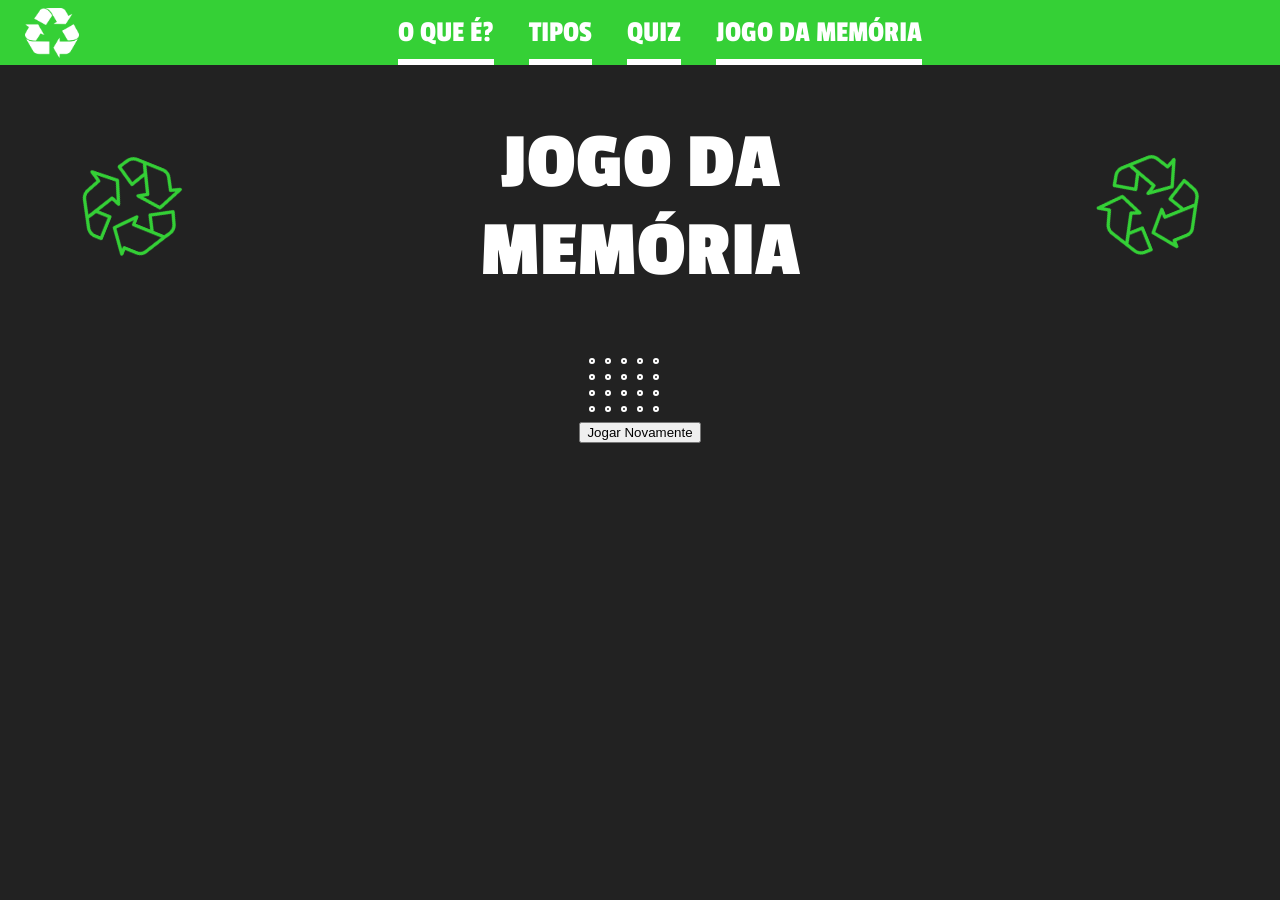
==== templates/jogodamemoria.html @ cbdd527b "Add files via upload" ====
<!DOCTYPE html>
<html lang="pt-br">

<head>
    <meta charset="UTF-8">
    <meta name="viewport" content="width=device-width, initial-scale=1">
    <title>EcoHub</title>
    <link rel="stylesheet" href="/style.css">
    <script src="/script.js" defer></script>
    <link rel="preconnect" href="https://fonts.googleapis.com">
    <link rel="preconnect" href="https://fonts.gstatic.com" crossorigin>
    <link href="https://fonts.googleapis.com/css2?family=Passion+One:wght@400;700;900&display=swap" rel="stylesheet">
    <link rel="preconnect" href="https://fonts.googleapis.com">
    <link rel="preconnect" href="https://fonts.gstatic.com" crossorigin>
    <link href="https://fonts.googleapis.com/css2?family=Actor&display=swap" rel="stylesheet">

</head>

<body>
    <div class="navbar">
        <img src="/img/recicle_logo.png" alt="logo" />
        <nav>
            <ul>
                <li><a href="/templates/index.html">O QUE É?</a></li>



                <li class="tipos">
                    <a href="#">TIPOS</a>


                    <div class="mega-menu">
                        <a href="/templates/papel.html" style="color: #42A4FF">PAPEL</a>
                        <a href="/templates/metal.html" style="color: #FBFF7E">METAL</a>
                        <a href="/templates/organico.html" style="color: #D29A23">ORGÂNICO</a>
                        <a href="/templates/radioativo.html" style="color: #F757FF">RADIOATIVO</a>
                        <a href="/templates/madeira.html" style="color: #191919">MADEIRA</a>
                        <a href="/templates/plastico.html" style="color: #FF6262">PLÁSTICO</a>
                        <a href="/templates/vidro.html" style="color: #AFFF69">VIDRO</a>
                        <a href="/templates/saude.html" style="color: #FFFFFF">SAÚDE</a>
                        <a href="/templates/pilha.html" style="color: #FF9602">PILHAS E BATERIAS</a>
                        <a href="/templates/naoreciclavel.html" style="color: #363636">NÃO RECICLÁVEL</a>
                    </div>
                </li>



                <li><a href="/templates/quiz.html">QUIZ</a></li>
                <li><a href="/templates/jogodamemoria.html">JOGO DA MEMÓRIA</a></li>
            </ul>
        </nav>
    </div>


    <div class="container">


        <div class="title">
            <img src="/img/recycle-sign.png" alt="recicle">
            <h1>JOGO DA MEMÓRIA</h1>
            <img src="/img/recycle-sign.png" alt="recicle" id="invert_recicle">
        </div>



        <div class="container_jogo">

            <table class="tabela_cartas">

                <tr>
                    <td><img src="/img/fundo_carta.jpg" alt=""></td>
                    <td><img src="/img/fundo_carta.jpg" alt=""></td>
                    <td><img src="/img/fundo_carta.jpg" alt=""></td>
                    <td><img src="/img/fundo_carta.jpg" alt=""></td>
                    <td><img src="/img/fundo_carta.jpg" alt=""></td>
                </tr>
                <tr>
                    <td><img src="/img/fundo_carta.jpg" alt=""></td>
                    <td><img src="/img/fundo_carta.jpg" alt=""></td>
                    <td><img src="/img/fundo_carta.jpg" alt=""></td>
                    <td><img src="/img/fundo_carta.jpg" alt=""></td>
                    <td><img src="/img/fundo_carta.jpg" alt=""></td>
                </tr>
                <tr>
                    <td><img src="/img/fundo_carta.jpg" alt=""></td>
                    <td><img src="/img/fundo_carta.jpg" alt=""></td>
                    <td><img src="/img/fundo_carta.jpg" alt=""></td>
                    <td><img src="/img/fundo_carta.jpg" alt=""></td>
                    <td><img src="/img/fundo_carta.jpg" alt=""></td>
                </tr>
                <tr>
                    <td><img src="/img/fundo_carta.jpg" alt=""></td>
                    <td><img src="/img/fundo_carta.jpg" alt=""></td>
                    <td><img src="/img/fundo_carta.jpg" alt=""></td>
                    <td><img src="/img/fundo_carta.jpg" alt=""></td>
                    <td><img src="/img/fundo_carta.jpg" alt=""></td>
                </tr>

            </table>


            <div style="text-align: center; margin-bottom: 20px;">
                <button id="btn-reiniciar">
                    Jogar Novamente
                </button>

            </div>

        </div>




</body>

</html>
---- style.css ----
body {
    margin: 0;
    padding: 0;
    background-color: #222222;

}

.navbar {
    display: flex;
    flex-direction: row;
    justify-content: center;
    align-items: center;
    background-color: #35D036;
}

.navbar ul {
    display: flex;
    flex-direction: row;
    gap: 35px;
}

.navbar ul li {
    list-style: none;
    font-family: "Passion One";
}

.navbar ul li a {
    text-decoration: underline 6px solid white;
    text-underline-offset: 18px;
    color: white;
    font-size: 30px;
}

.navbar img {
    height: 50px;
    position: absolute;
    left: 25px;
}

.mega-menu {
    position: absolute;
    left: 50%;
    transform: translateX(-50%);

    width: 500px;
    background: #6b6b6b;
    border-radius: 15px;
    padding: 20px;

    display: none;

    grid-template-columns: repeat(5, 1fr);
    gap: 15px;
}

/* mostrar ao passar o mouse */
.tipos:hover .mega-menu {
    display: grid;

}

/* itens */
.navbar .mega-menu a {
    text-decoration: none;
    color: white;
    font-size: 20px;
    text-align: center;
}

.navbar .mega-menu a:hover {
    text-shadow: 0 8px 16px rgba(0, 0, 0, 0.8);
    transform: scale(1.10);
}





.container {
    display: flex;
    flex-direction: column;
    align-items: center;
    padding: 0 100px 0 100px;
}


.title {
    font-family: "Passion One";
    font-size: 40px;
    color: white;
    display: flex;
    flex-direction: row;
    align-items: center;
    gap: 300px;
    text-align: center;


}

.title img {
    height: 100px;
    transform: rotateZ(22deg);
}

#invert_recicle {
    transform: rotateZ(-22deg);
}



.text {
    color: white;
    font-size: 25px;
    font-family: "Actor";
    text-align: center;
}

.tabela_cartas img {
    height: 150px;
    border-radius: 12px;
    border: 2px solid black;
    margin-bottom: -4px;

}

.tabela_cartas td {
    border: 2px solid white;
    border-radius: 14px;
    cursor: pointer;
}

.tabela_cartas {
    border-collapse: separate;
    border-spacing: 10px 10px;
}
/* Estrutura interna que fará o giro */
.card-inner {
    width: 100%;
    height: 100%;
    position: relative;
    transition: transform 0.6s cubic-bezier(0.4, 0.2, 0.2, 1);
    transform-style: preserve-3d;
}

/* Classe adicionada pelo JS quando a carta é clicada */
.card-inner.flip {
    transform: rotateY(180deg);
}

/* Lados da carta (Frente e Verso) */
.card-front, .card-back {
    width: 100%;
    height: 100%;
    position: absolute;
    backface-visibility: hidden; /* Esconde o lado que estiver de costas */
    border-radius: 12px;
    overflow: hidden;
}

/* O verso começa já virado de costas */
.card-back {
    transform: rotateY(180deg);
}

/* Estilo padronizado para as imagens */
.card-front img, .card-back img {
    width: 100%;
    height: 100%;
    object-fit: contain; /* Mantém a imagem inteira sem distorcer */
    background-color: white;
    border: 2px solid black;
    border-radius: 12px;
    box-sizing: border-box;
    display: block;
}











@media (max-width: 1100px) {
    .navbar ul {
        gap: 25px;
    }

    .navbar ul li a {
        font-size: 42px;
        text-decoration: underline 7px solid white;
        text-underline-offset: 18px;
    }

    .navbar img {
        height: 60px;
        position: absolute;
        left: 10px;
    }

    .container {
        padding: 0 30px 0 30px;
    }

    .title {

        gap: 100px;
        font-size: 40px;

    }

    .title img {
        height: 120px;
        transform: rotateZ(22deg);
    }

    .text {
        font-size: 35px;
    }

    .tabela_cartas img {
        border-radius: 12px;
        border: 2px solid black;
        margin-bottom: -4px;
    }

    .tabela_cartas td {
        border: 2px solid rgb(255, 255, 255);
        border-radius: 14px;
        cursor: pointer;
        
    }

    .tabela_cartas {
        border-collapse: separate;
        border-spacing: 10px 10px;
    }

}




@media (max-width: 768px) {
    .navbar {
        flex-direction: row;
        align-items: center;

    }

    .navbar ul {
        flex-direction: row;

        align-items: center;
        gap: 20px;
    }

    .navbar ul li a {
        font-size: 21px;
        text-decoration: underline 4px solid white;
        text-underline-offset: 17px;
    }

    .navbar ul {
        gap: 20px;
    }

    .navbar img {
        height: 30px;
        position: absolute;
        left: 5px;
    }

    .container {
        padding: 0 20px 0 20px;
    }

    .title {

        gap: 20px;
        font-size: 17px;

    }

    .title img {
        height: 50px;
        transform: rotateZ(22deg);
    }

    .text {
        font-size: 16px;
    }
    .tabela_cartas img {
        height: 80px;
        border-radius: 12px;
        border: 2px solid black;
        margin-bottom: -4px;
    }

    .tabela_cartas td {
        border: 2px solid white;
        border-radius: 14px;
        cursor: pointer;
    }

    .tabela_cartas {
        border-collapse: separate;
        border-spacing: 10px 10px;
    }
}











@media (max-width: 412px) {
    .navbar {
        flex-direction: row;
        align-items: center;

    }

    .navbar ul {
        flex-direction: row;

        align-items: center;
        gap: 10px;
    }

    .navbar ul li a {
        font-size: 15px;
        text-decoration: underline 3px solid white;
        text-underline-offset: 17px;
    }

    .navbar ul {
        gap: 10px;
    }

    .navbar img {
        height: 25px;
        position: absolute;
        left: 5px;
    }

    .container {
        padding: 0 20px 0 20px;
    }

    .title {

        gap: 50px;
        font-size: 12px;

    }

    .title img {
        height: 25px;
        transform: rotateZ(22deg);
    }

    .text {
        font-size: 10px;
    }
    .tabela_cartas img {
        height: 60px;
        border-radius: 10px;
        border: 1px solid black;
        margin-bottom: -4px;
    }

    .tabela_cartas td {
        border: 1px solid white;
        border-radius: 12px;
        cursor: pointer;
    }

    .tabela_cartas {
        border-collapse: separate;
        border-spacing: 10px 10px;
    }
}
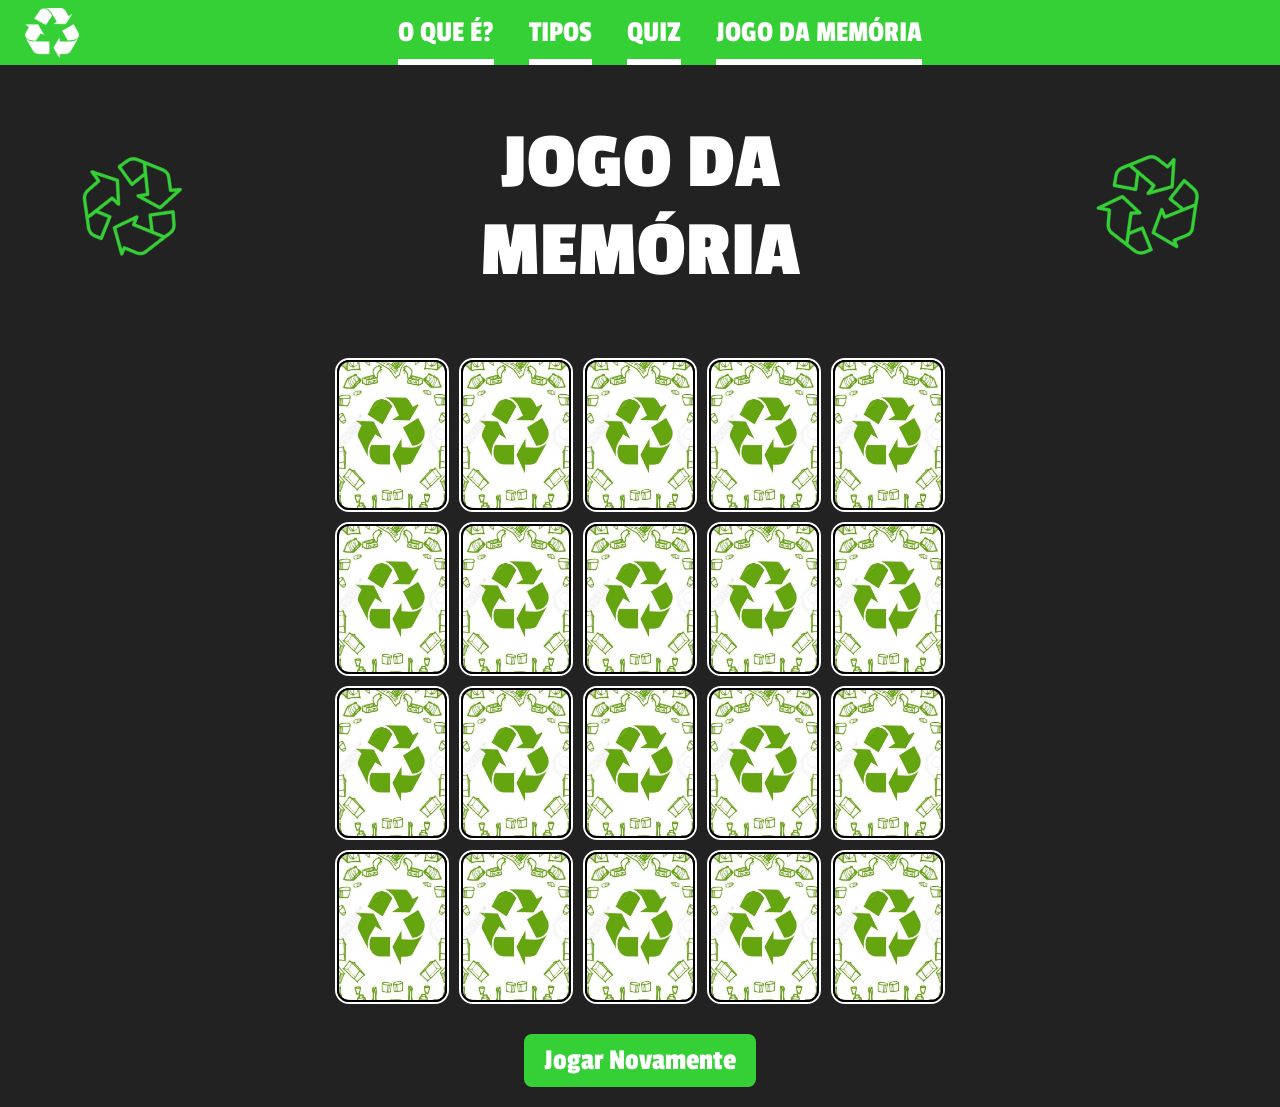
==== commit 781aca27: "Add files via upload" ====
--- a/templates/jogodamemoria.html
+++ b/templates/jogodamemoria.html
@@ -5,8 +5,8 @@
     <meta charset="UTF-8">
     <meta name="viewport" content="width=device-width, initial-scale=1">
     <title>EcoHub</title>
-    <link rel="stylesheet" href="/style.css">
-    <script src="/script.js" defer></script>
+    <link rel="stylesheet" href="../style.css">
+    <script src="../script.js" defer></script>
     <link rel="preconnect" href="https://fonts.googleapis.com">
     <link rel="preconnect" href="https://fonts.gstatic.com" crossorigin>
     <link href="https://fonts.googleapis.com/css2?family=Passion+One:wght@400;700;900&display=swap" rel="stylesheet">
@@ -18,10 +18,10 @@
 
 <body>
     <div class="navbar">
-        <img src="/img/recicle_logo.png" alt="logo" />
+        <img src="../img/recicle_logo.png" alt="logo" />
         <nav>
             <ul>
-                <li><a href="/templates/index.html">O QUE É?</a></li>
+                <li><a href="index.html">O QUE É?</a></li>
 
 
 
@@ -30,23 +30,23 @@
 
 
                     <div class="mega-menu">
-                        <a href="/templates/papel.html" style="color: #42A4FF">PAPEL</a>
-                        <a href="/templates/metal.html" style="color: #FBFF7E">METAL</a>
-                        <a href="/templates/organico.html" style="color: #D29A23">ORGÂNICO</a>
-                        <a href="/templates/radioativo.html" style="color: #F757FF">RADIOATIVO</a>
-                        <a href="/templates/madeira.html" style="color: #191919">MADEIRA</a>
-                        <a href="/templates/plastico.html" style="color: #FF6262">PLÁSTICO</a>
-                        <a href="/templates/vidro.html" style="color: #AFFF69">VIDRO</a>
-                        <a href="/templates/saude.html" style="color: #FFFFFF">SAÚDE</a>
-                        <a href="/templates/pilha.html" style="color: #FF9602">PILHAS E BATERIAS</a>
-                        <a href="/templates/naoreciclavel.html" style="color: #363636">NÃO RECICLÁVEL</a>
+                        <a href="papel.html" style="color: #42A4FF">PAPEL</a>
+                        <a href="metal.html" style="color: #FBFF7E">METAL</a>
+                        <a href="organico.html" style="color: #D29A23">ORGÂNICO</a>
+                        <a href="radioativo.html" style="color: #F757FF">RADIOATIVO</a>
+                        <a href="madeira.html" style="color: #191919">MADEIRA</a>
+                        <a href="plastico.html" style="color: #FF6262">PLÁSTICO</a>
+                        <a href="vidro.html" style="color: #AFFF69">VIDRO</a>
+                        <a href="saude.html" style="color: #FFFFFF">SAÚDE</a>
+                        <a href="pilha.html" style="color: #FF9602">PILHAS E BATERIAS</a>
+                        <a href="naoreciclavel.html" style="color: #363636">NÃO RECICLÁVEL</a>
                     </div>
                 </li>
 
 
 
-                <li><a href="/templates/quiz.html">QUIZ</a></li>
-                <li><a href="/templates/jogodamemoria.html">JOGO DA MEMÓRIA</a></li>
+                <li><a href="quiz.html">QUIZ</a></li>
+                <li><a href="jogodamemoria.html">JOGO DA MEMÓRIA</a></li>
             </ul>
         </nav>
     </div>
@@ -56,9 +56,9 @@
 
 
         <div class="title">
-            <img src="/img/recycle-sign.png" alt="recicle">
+            <img src="../img/recycle-sign.png" alt="recicle">
             <h1>JOGO DA MEMÓRIA</h1>
-            <img src="/img/recycle-sign.png" alt="recicle" id="invert_recicle">
+            <img src="../img/recycle-sign.png" alt="recicle" id="invert_recicle">
         </div>
 
 
@@ -68,32 +68,32 @@
             <table class="tabela_cartas">
 
                 <tr>
-                    <td><img src="/img/fundo_carta.jpg" alt=""></td>
-                    <td><img src="/img/fundo_carta.jpg" alt=""></td>
-                    <td><img src="/img/fundo_carta.jpg" alt=""></td>
-                    <td><img src="/img/fundo_carta.jpg" alt=""></td>
-                    <td><img src="/img/fundo_carta.jpg" alt=""></td>
+                    <td><img src="../img/fundo_carta.jpg" alt=""></td>
+                    <td><img src="../img/fundo_carta.jpg" alt=""></td>
+                    <td><img src="../img/fundo_carta.jpg" alt=""></td>
+                    <td><img src="../img/fundo_carta.jpg" alt=""></td>
+                    <td><img src="../img/fundo_carta.jpg" alt=""></td>
                 </tr>
                 <tr>
-                    <td><img src="/img/fundo_carta.jpg" alt=""></td>
-                    <td><img src="/img/fundo_carta.jpg" alt=""></td>
-                    <td><img src="/img/fundo_carta.jpg" alt=""></td>
-                    <td><img src="/img/fundo_carta.jpg" alt=""></td>
-                    <td><img src="/img/fundo_carta.jpg" alt=""></td>
+                    <td><img src="../img/fundo_carta.jpg" alt=""></td>
+                    <td><img src="../img/fundo_carta.jpg" alt=""></td>
+                    <td><img src="../img/fundo_carta.jpg" alt=""></td>
+                    <td><img src="../img/fundo_carta.jpg" alt=""></td>
+                    <td><img src="../img/fundo_carta.jpg" alt=""></td>
                 </tr>
                 <tr>
-                    <td><img src="/img/fundo_carta.jpg" alt=""></td>
-                    <td><img src="/img/fundo_carta.jpg" alt=""></td>
-                    <td><img src="/img/fundo_carta.jpg" alt=""></td>
-                    <td><img src="/img/fundo_carta.jpg" alt=""></td>
-                    <td><img src="/img/fundo_carta.jpg" alt=""></td>
+                    <td><img src="../img/fundo_carta.jpg" alt=""></td>
+                    <td><img src="../img/fundo_carta.jpg" alt=""></td>
+                    <td><img src="../img/fundo_carta.jpg" alt=""></td>
+                    <td><img src="../img/fundo_carta.jpg" alt=""></td>
+                    <td><img src="../img/fundo_carta.jpg" alt=""></td>
                 </tr>
                 <tr>
-                    <td><img src="/img/fundo_carta.jpg" alt=""></td>
-                    <td><img src="/img/fundo_carta.jpg" alt=""></td>
-                    <td><img src="/img/fundo_carta.jpg" alt=""></td>
-                    <td><img src="/img/fundo_carta.jpg" alt=""></td>
-                    <td><img src="/img/fundo_carta.jpg" alt=""></td>
+                    <td><img src="../img/fundo_carta.jpg" alt=""></td>
+                    <td><img src="../img/fundo_carta.jpg" alt=""></td>
+                    <td><img src="../img/fundo_carta.jpg" alt=""></td>
+                    <td><img src="../img/fundo_carta.jpg" alt=""></td>
+                    <td><img src="../img/fundo_carta.jpg" alt=""></td>
                 </tr>
 
             </table>
--- a/style.css
+++ b/style.css
@@ -115,25 +115,36 @@
     text-align: center;
 }
 
-.tabela_cartas img {
-    height: 150px;
-    border-radius: 12px;
-    border: 2px solid black;
-    margin-bottom: -4px;
-
+.tabela_cartas {
+    border-collapse: separate;
+    border-spacing: 10px 10px;
+    margin: 0 auto;
 }
 
 .tabela_cartas td {
     border: 2px solid white;
     border-radius: 14px;
     cursor: pointer;
-}
-
-.tabela_cartas {
-    border-collapse: separate;
-    border-spacing: 10px 10px;
-}
-/* Estrutura interna que fará o giro */
+    perspective: 1000px;
+
+    /* AQUI ESTÁ A MÁGICA: Largura e altura fixas para as linhas não colapsarem */
+    width: 110px;
+    height: 150px;
+    padding: 0;
+}
+
+.tabela_cartas img {
+    /* Mudamos para 100% para ele preencher o td de 150px certinho */
+    width: 100%;
+    height: 100%;
+    border-radius: 12px;
+    border: 2px solid black;
+    box-sizing: border-box;
+}
+
+/* =========================================
+   LÓGICA DA ANIMAÇÃO 3D (MANTENHA IGUAL)
+========================================= */
 .card-inner {
     width: 100%;
     height: 100%;
@@ -142,36 +153,33 @@
     transform-style: preserve-3d;
 }
 
-/* Classe adicionada pelo JS quando a carta é clicada */
 .card-inner.flip {
     transform: rotateY(180deg);
 }
 
-/* Lados da carta (Frente e Verso) */
-.card-front, .card-back {
+.card-front,
+.card-back {
     width: 100%;
     height: 100%;
     position: absolute;
-    backface-visibility: hidden; /* Esconde o lado que estiver de costas */
+    backface-visibility: hidden;
     border-radius: 12px;
-    overflow: hidden;
-}
-
-/* O verso começa já virado de costas */
+}
+
 .card-back {
     transform: rotateY(180deg);
 }
 
-/* Estilo padronizado para as imagens */
-.card-front img, .card-back img {
-    width: 100%;
-    height: 100%;
-    object-fit: contain; /* Mantém a imagem inteira sem distorcer */
-    background-color: white;
-    border: 2px solid black;
-    border-radius: 12px;
-    box-sizing: border-box;
-    display: block;
+#btn-reiniciar {
+    padding: 10px 20px;
+    font-size: 30px;
+    font-family: "Passion One";
+    border-radius: 8px;
+    border: none;
+    background-color: #35D036;
+    color: white;
+    cursor: pointer;
+    margin-top: 20px;
 }
 
 
@@ -232,12 +240,19 @@
         border-radius: 14px;
         cursor: pointer;
         
+
     }
 
     .tabela_cartas {
         border-collapse: separate;
         border-spacing: 10px 10px;
     }
+    #btn-reiniciar {
+    padding: 8px 12px;
+    font-size: 35px;
+    border-radius: 8px;
+    }
+
 
 }
 
@@ -293,22 +308,31 @@
     .text {
         font-size: 16px;
     }
+
     .tabela_cartas img {
         height: 80px;
-        border-radius: 12px;
-        border: 2px solid black;
+        border-radius: 10px;
+        border: 1px solid black;
         margin-bottom: -4px;
     }
 
     .tabela_cartas td {
         border: 2px solid white;
-        border-radius: 14px;
+        border-radius: 12px;
         cursor: pointer;
+        width: 58px;
+        height: 80px;
+        padding: 0;
     }
 
     .tabela_cartas {
         border-collapse: separate;
         border-spacing: 10px 10px;
+    }
+    #btn-reiniciar {
+    padding: 8px 12px;
+    font-size: 16px;
+    border-radius: 8px;
     }
 }
 
@@ -371,21 +395,30 @@
     .text {
         font-size: 10px;
     }
+
     .tabela_cartas img {
         height: 60px;
-        border-radius: 10px;
+        border-radius: 6px;
         border: 1px solid black;
         margin-bottom: -4px;
     }
 
     .tabela_cartas td {
         border: 1px solid white;
-        border-radius: 12px;
+        border-radius: 8px;
         cursor: pointer;
+        width: 44px;
+        height: 60px;
+        padding: 0;
     }
 
     .tabela_cartas {
         border-collapse: separate;
         border-spacing: 10px 10px;
     }
+    #btn-reiniciar {
+    padding: 5px 10px;
+    font-size: 10px;
+    border-radius: 6px;
+    }
 }
